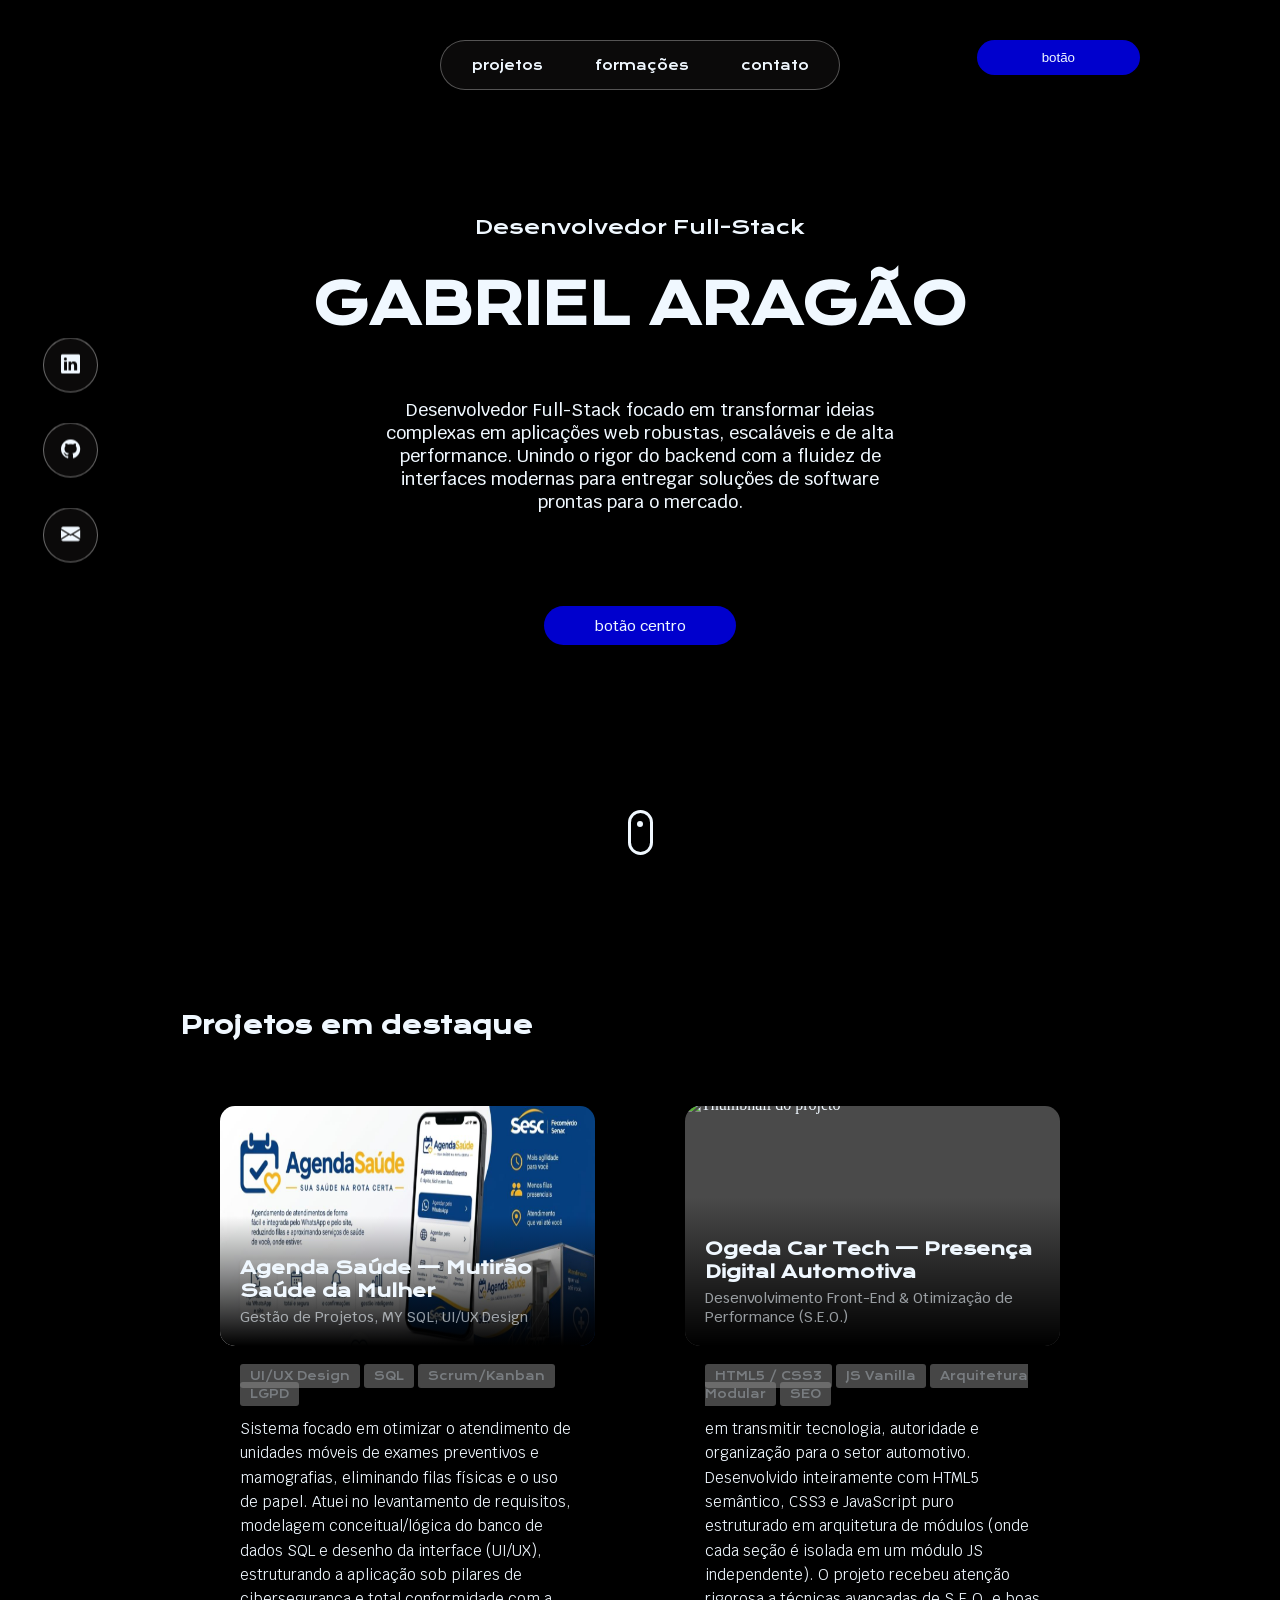
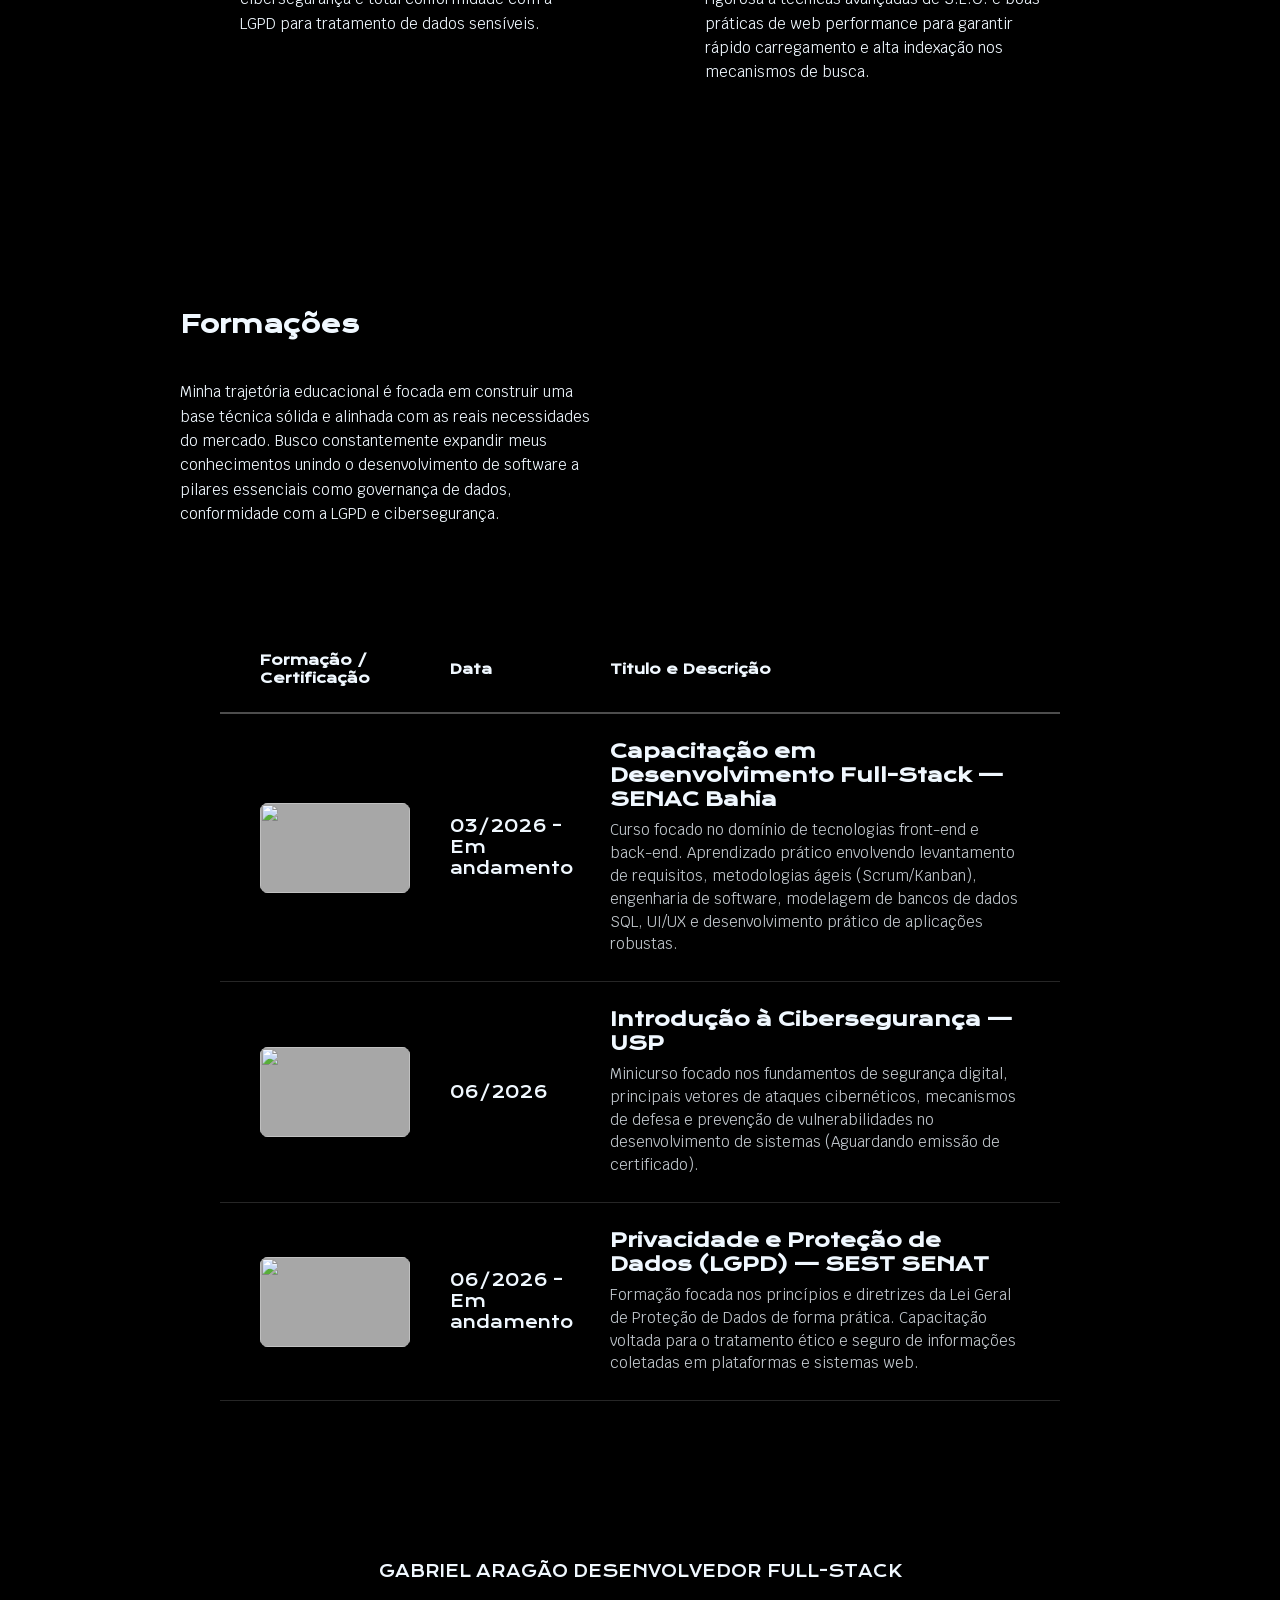
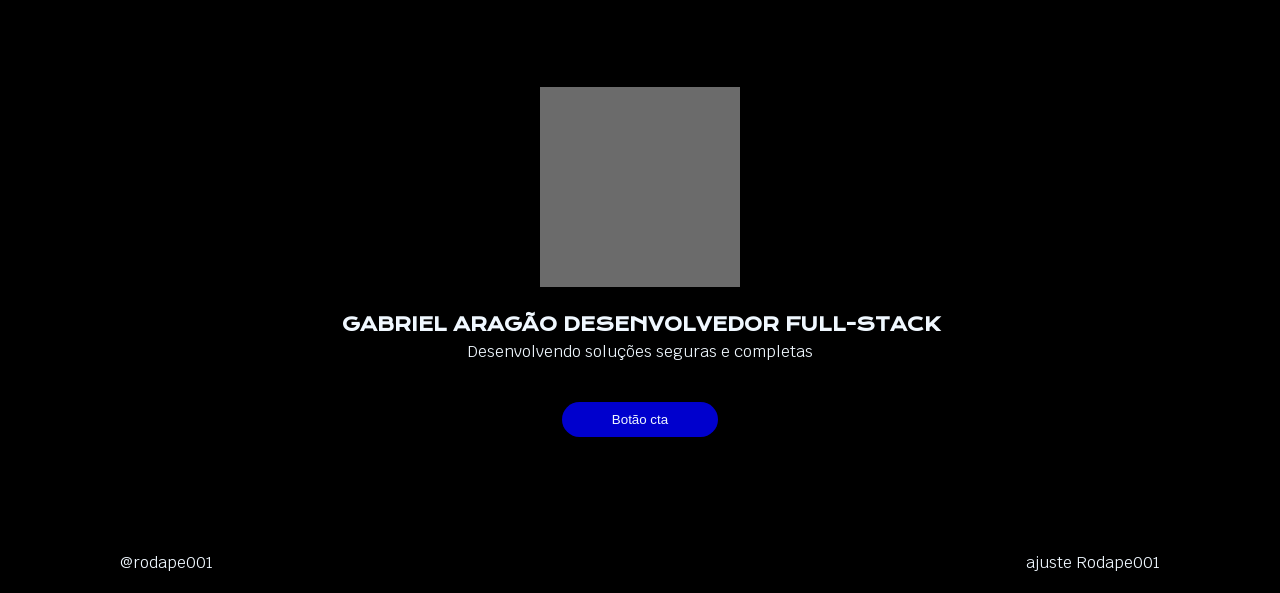
==== index.html @ 09dfe839 "versão 01- portifolio senac" ====
<!DOCTYPE html>
<html lang="pt-br">
<head>
    <meta charset="UTF-8">
    <meta name="viewport" content="width=device-width, initial-scale=1.0">
    <title>Portifólio - Gabriel Aragão</title>
    <link rel="stylesheet" href="css/header_hero.css">
    <link rel="stylesheet" href="css/projetos.css">
    <link rel="stylesheet" href="css/formacoes.css">
    <link rel="stylesheet" href="css/cta-footer.css">
    <!-- fontes -->
    <link rel="preconnect" href="https://fonts.googleapis.com">
    <link rel="preconnect" href="https://fonts.gstatic.com" crossorigin>
    <link href="https://fonts.googleapis.com/css2?family=Krona+One&display=swap" rel="stylesheet">
    <link href="https://fonts.googleapis.com/css2?family=Krub:ital,wght@0,200;0,300;0,400;0,500;0,600;0,700;1,200;1,300;1,400;1,500;1,600;1,700&display=swap" rel="stylesheet">
    <!-- icones -->
    <link rel="stylesheet" href="https://cdn.jsdelivr.net/npm/bootstrap-icons@1.11.3/font/bootstrap-icons.min.css">
</head>
<body>

    <header>
        <nav>
            <ul>
                <li><a href="#projetos">projetos</a></li>
                <li><a href="#formacoes">formações</a></li>
                <li><a href="#sessao-cta">contato</a></li>
            </ul>
        </nav>

        <button class="nav_button"><a href="">botão</a></button>
    </header>
    <main>
        <section class="hero">

            <h2>Desenvolvedor Full-Stack</h2>
            <h1>GABRIEL ARAGÃO</h1>
            <p class="texto_hero">Desenvolvedor Full-Stack focado em transformar ideias complexas em aplicações web robustas, escaláveis e de alta performance. Unindo o rigor do backend com a fluidez de interfaces modernas para entregar soluções de software prontas para o mercado.</p>

            <div class="botao_header">
                <button><p><a href="">botão centro</a></p></button>
            </div>
            <aside>
                <div class="icone-rede">
                    <a href="https://www.linkedin.com/in/gabriel-arag%C3%A3o-894187165" target="_blank" aria-label="LinkedIn">
                        <i class="bi bi-linkedin"></i>
                    </a>
                </div>
                
                <div class="icone-rede">
                    <a href="https://github.com/gabriel-aragao-nascimento" target="_blank" aria-label="GitHub">
                        <i class="bi bi-github"></i>
                    </a>
                </div>
                
                <div class="icone-rede">
                    <a href="mailto:SEU_EMAIL@DOMINIO.COM" aria-label="E-mail">
                        <i class="bi bi-envelope-fill"></i>
                    </a>
                </div>
            </aside>

            <div class="scroll-indicator">
                <div class="mouse-wheel"></div>
            </div>


        </section>

        <section id="projetos" class="projetos-section">
            <h2 class="titulo-sessao">Projetos em destaque</h2>
            
            <div class="grid-projetos">
                <article class="card-projeto">

                    <header class="card-header-banner">
                        <img src="src/imagens/Pitch Agenda Saúde.jpg" alt="Thumbnail do projeto">
                        
                        <div class="card-titulos-overlay">
                            <h3>Agenda Saúde — Mutirão Saúde da Mulher</h3>
                            <h4>Gestão de Projetos, MY SQL, UI/UX Design</h4>
                        </div>
                    </header>

                    <div class="card-corpo">
                        <div class="card-tags">
                            <span>UI/UX Design</span>
                            <span>SQL</span>
                            <span>Scrum/Kanban</span>
                            <span>LGPD</span>
                        </div>
                        <p class="descricao-projeto">Sistema focado em otimizar o atendimento de unidades móveis de exames preventivos e mamografias, eliminando filas físicas e o uso de papel. Atuei no levantamento de requisitos, modelagem conceitual/lógica do banco de dados SQL e desenho da interface (UI/UX), estruturando a aplicação sob pilares de cibersegurança e total conformidade com a LGPD para tratamento de dados sensíveis.</p>
                    </div>

                </article>

                <article class="card-projeto">

                    <header class="card-header-banner">
                        <img src="" alt="Thumbnail do projeto">
                        
                        <div class="card-titulos-overlay">
                            <h3>Ogeda Car Tech — Presença Digital Automotiva</h3>
                            <h4>Desenvolvimento Front-End & Otimização de Performance (S.E.O.)</h4>
                        </div>
                    </header>

                    <div class="card-corpo">
                        <div class="card-tags">
                            <span>HTML5 / CSS3</span>
                            <span>JS Vanilla</span>
                            <span>Arquitetura Modular</span>
                            <span>SEO</span>
                        </div>
                        <p class="descricao-projeto">em transmitir tecnologia, autoridade e organização para o setor automotivo. Desenvolvido inteiramente com HTML5 semântico, CSS3 e JavaScript puro estruturado em arquitetura de módulos (onde cada seção é isolada em um módulo JS independente). O projeto recebeu atenção rigorosa a técnicas avançadas de S.E.O. e boas práticas de web performance para garantir rápido carregamento e alta indexação nos mecanismos de busca.</p>
                    </div>

                </article>
                </div>
        </section>

        <section id="formacoes" class="formacoes-section">
            <h2 class="titulo-sessao">Formações</h2>
            <p class="introducao-formacoes">Minha trajetória educacional é focada em construir uma base técnica sólida e alinhada com as reais necessidades do mercado. Busco constantemente expandir meus conhecimentos unindo o desenvolvimento de software a pilares essenciais como governança de dados, conformidade com a LGPD e cibersegurança.</p>
            <div class="lista-formacoes">
                <div class="formacoes-header">
                    <span>Formação / Certificação</span>
                    <span>Data</span>
                    <span>Titulo e Descrição</span>
                </div>

                <article class="item-formacao">
                    <div class="formacao-thumbnail">
                        <img src="" alt="">
                    </div>
                    <div class="data-formacao">
                        <span>03/2026 – Em andamento</span>
                    </div>
                    <div class="conteudo-formacao">
                        <h3>Capacitação em Desenvolvimento Full-Stack — SENAC Bahia</h3>
                        <p class="descricao-formacao">
                            Curso focado no domínio de tecnologias front-end e back-end. Aprendizado prático envolvendo levantamento de requisitos, metodologias ágeis (Scrum/Kanban), engenharia de software, modelagem de bancos de dados SQL, UI/UX e desenvolvimento prático de aplicações robustas.
                    </div>
                </article>

                <article class="item-formacao">
                    <div class="formacao-thumbnail">
                        <img src="" alt="">
                    </div>
                    <div class="data-formacao">
                        <span>06/2026</span>
                    </div>
                    <div class="conteudo-formacao">
                        <h3>Introdução à Cibersegurança — USP</h3>
                        <p class="descricao-formacao">
                            Minicurso focado nos fundamentos de segurança digital, principais vetores de ataques cibernéticos, mecanismos de defesa e prevenção de vulnerabilidades no desenvolvimento de sistemas (Aguardando emissão de certificado).
                    </div>
                </article>

                <article class="item-formacao">
                    <div class="formacao-thumbnail">
                        <img src="" alt="">
                    </div>
                    <div class="data-formacao">
                        <span>06/2026 – Em andamento</span>
                    </div>
                    <div class="conteudo-formacao">
                        <h3>Privacidade e Proteção de Dados (LGPD) — SEST SENAT</h3>
                        <p class="descricao-formacao">
                           Formação focada nos princípios e diretrizes da Lei Geral de Proteção de Dados de forma prática. Capacitação voltada para o tratamento ético e seguro de informações coletadas em plataformas e sistemas web.
                    </div>
                </article>
            </div>

        </section>
        <section id="sessao-cta" class="cta-section">
            <p class="texto-slide-infinito">GABRIEL ARAGÃO   DESENVOLVEDOR FULL-STACK</p>
            <div class="foto">
                <img src="" alt="">
            </div>
            <h3>GABRIEL ARAGÃO DESENVOLVEDOR FULL-STACK</h3>
            <h4>Desenvolvendo soluções seguras e completas</h4>
            <button type="button">Botão cta</button>
        </section>
        
    </main>
    <footer class="rodape">
        <p>@rodape001</p>
        <p>ajuste Rodape001</p>
    </footer>

    <button id="backToTop" class="back-to-top" aria-label="Voltar ao topo">

        <span class="arrow-up">↑</span>
    </button>
</body>
<script src="js/backToUp.js"></script>
</html>
---- css/header_hero.css ----
:root {
    --cor-primaria: #000000;
    --fonte-primaria: "Krona One", sans-serif;
    --fonte-secudaria: "Krub", sans-serif;
}

* {
    box-sizing: border-box;
    margin: 0;
    padding: 0;
}

body {
    background-color: var(--cor-primaria);
    color: aliceblue;
    display: grid;
    grid-template-columns: 1fr; 
    grid-template-rows: auto 1fr; 
    gap: 15px;
    min-height: 100vh;
    padding: 0px 40px;
}

/* ==========================================================================
   HEADER & NAV
   ========================================================================== */
header { 
    padding-top: 40px;
    grid-column: 1;
    display: grid;
    grid-template-columns: 1fr auto 1fr;
    align-items: center;
    width: 100%;
}

nav {
    position: fixed;   
    top: 40px;         
    left: 50%;
    transform: translateX(-50%); 
    width: 400px;
    padding: 15px 0px;
    display: flex;
    align-items: center;
    justify-content: center;
    background-color: rgba(57, 53, 53, 0.2);
    backdrop-filter: blur(10px);
    -webkit-backdrop-filter: blur(10px);
    border: 1px solid rgba(255, 255, 255, 0.3);
    border-radius: 30px;
    z-index: 9990; 
}

nav ul {
    display: flex;
    justify-content: space-between;
    list-style: none;
    gap: 20px;
}

header ul li a {
    text-decoration: none;
    color: aliceblue;
    padding: 8px 16px;
    font-family: var(--fonte-primaria);
    font-size: 0.8em;
}

.nav_button {
    grid-column: 3;
    justify-self: end;
    background-color: rgba(0, 0, 255, 0.805);
    color: aliceblue;
    border: none;
    border-radius: 30px;
    cursor: pointer;
    padding: 10px 65px;
    margin-right: 40px;
}

header button a {
    color: aliceblue;
    text-decoration: none;
}

main {
    display: grid;
    grid-template-columns: 1fr; 
    row-gap: 80px;
}

/* ==========================================================================
   HERO SECTION
   ========================================================================== */
.hero {
    width: 100%;
    height: calc(100vh - 120px);
    display: grid;
    grid-template-columns: repeat(8, 1fr);
    grid-template-rows: repeat(8, 1fr);
    gap: 15px;
    text-align: center;
}

h1 {
    grid-column: 2 / 8;
    grid-row: 3 / 5;
    font-size: 3em;
    font-family: var(--fonte-primaria);
}

.hero h2 {
    grid-column: 2 / 8;
    grid-row: 2;
    font-family: var(--fonte-primaria);
    font-size: 1em;
    font-weight: 400;
    align-self: end;
    margin-bottom: 15px;
}

.hero p {
    grid-column: 3 / 7;
    grid-row: 4;
    padding-top: 40px;
    font-size: 0.85em;
    font-family: var(--fonte-secudaria);
    font-weight: 500;
}

.hero .botao_header {
    grid-column: 4 / 6;
    grid-row: 6;
}

button:not(#backToTop, .nav_button) {
    border: none;
    border-radius: 30px;
    cursor: pointer;
    padding: 10px 50px;
    color: aliceblue;
    margin-top: -15px;
    background-color: rgba(0, 0, 255, 0.805);
}

.hero .botao_header button p,
.hero .botao_header button a {
    color: aliceblue;
    text-decoration: none;
    width: 100%;
    padding-top: 0;
}

/* ==========================================================================
   ASIDE (REDES SOCIAIS)
   ========================================================================== */
aside {
    position: fixed;   
    left: 40px;        
    top: 50%;          
    transform: translateY(-50%); 
    width: 60px;      
    gap: 30px;   
    display: flex;
    flex-direction: column;
    align-items: center;
    justify-content: center;
    z-index: 9990;     
}

.icone-rede {
    width: 55px;          
    height: 55px;         
    border: 1px solid rgba(255, 255, 255, 0.4);
    border-radius: 50%;   
    display: flex;
    align-items: center;
    justify-content: center;
    transition: all 0.3s ease;
    /*EFEITO TRANSLUCIDO*/
    background-color: rgba(57, 53, 53, 0.2);
    backdrop-filter: blur(10px);
    -webkit-backdrop-filter: blur(10px);
}

.icone-rede a {
    display: flex;
    align-items: center;
    justify-content: center;
    text-decoration: none;
    width: 100%;
    height: 100%;
}

.icone-rede i {
    color: aliceblue;     
    font-size: 1.2rem;    
    transition: transform 0.3s ease;
}

.icone-rede:hover {
    border-color: aliceblue;
    background-color: rgba(255, 255, 255, 0.1);
}

.icone-rede:hover i {
    transform: scale(1.1);
}

/* ==========================================================================
   INDICADOR DE SCROLL
   ========================================================================== */
.scroll-indicator {
    grid-column: 4 / 6;    
    grid-row: 8;     
    justify-self: center;  
    align-self: center;    
    width: 25px;   
    height: 45px;  
    border: 3px solid aliceblue; 
    border-radius: 15px; 
    position: relative; 
}

.scroll-indicator::after {
    content: "";
    width: 6px;
    height: 6px;
    background-color: aliceblue;
    border-radius: 10px;
    position: absolute;
    left: 50%;
    transform: translateX(-50%);
    top: 8px;
    animation: scrollMove 2s infinite ease-in-out;
}

@keyframes scrollMove {
    0% { top: 8px; opacity: 1; }
    50% { top: 20px; opacity: 0.1; }
    100% { top: 8px; opacity: 1; }
}

/* ==========================================================================
   BOTÃO VOLTAR AO TOPO
   ========================================================================== */
.back-to-top {
    position: fixed;
    bottom: 40px;
    right: 40px;
    width: 50px;
    height: 50px;
    background-color: rgba(255, 255, 255, 0.05);
    border: 1px solid rgba(255, 255, 255, 0.3);
    border-radius: 50%;
    cursor: pointer;
    display: flex;
    align-items: center;
    justify-content: center;
    backdrop-filter: blur(10px);
    -webkit-backdrop-filter: blur(10px);
    transition: all 0.3s ease-in-out;
    z-index: 9999;
    opacity: 0;
    visibility: hidden;
}

/* Correção aplicada aqui (Efeito de hover correto) */
.back-to-top:hover {
    background-color: rgba(255, 255, 255, 0.2);
    border-color: aliceblue;
    transform: translateY(-5px);
}

.back-to-top .arrow-up {
    color: aliceblue;
    font-size: 1.2rem;
    font-weight: bold;
}

.back-to-top.show {
    opacity: 1;
    visibility: visible;
}

@media (min-width: 1025px) {
    body {
        padding: 0px 100px; /* Altera o respiro lateral para 100px apenas quando a tela for maior que 1024px */
    }

    h1 {
        font-size: 3.5em; 
    }

    .hero h2 {
        font-size: 1.2em;
        
    }

    .hero p {
        font-size: 1.1em;
    }

    .hero .botao_header {
      
    }

    .hero button {
        
    }
}

/* ==========================================================================
   MEDIA QUERY: RESPONSIVIDADE (MAX-WIDTH: 768px)
   ========================================================================== */
@media (max-width: 768px) {
    body {
        max-width: 100%;
        grid-template-columns: 1fr; 
        grid-template-rows: auto;
        padding: 0 20px;
    }

    header {
        grid-template-columns: 1fr; 
        gap: 15px;
        justify-items: center;
    }

    nav {
        position: relative; 
        top: 0;
        left: 0;
        transform: none;
        width: 100%; 
        max-width: 340px;
    }

    nav ul {
        gap: 5px;
    }

    header button {
        display: none;
    }

    .hero {
        height: auto; 
        min-height: 85vh;
        grid-template-columns: 1fr; 
        grid-template-rows: auto;
        padding-top: 40px;
        padding-bottom: 40px;
    }

    h1 {
        max-height: fit-content;
        grid-column: 1;
        grid-row: auto;
        font-size: 2.8em; 
    }

    .hero h2 {
        grid-column: 1;
        grid-row: auto;
        font-size: 0.8em;
        margin-bottom: 0;
    }

    .hero p {
        max-width: 100%;
        grid-column: 1;
        grid-row: auto;
        padding: 0 30px;
        font-size: 0.99em;
    }

    .hero .botao_header {
        grid-column: 1;
        grid-row: auto;
    }

    .hero button {
        margin-top: 0;
        width: 100%;
        max-width: 250px;
    }

    aside {
        position: relative; 
        left: 0;
        top: 0;
        transform: none;
        flex-direction: row; 
        width: 100%;
        justify-content: center;
        gap: 20px;
        margin-top: 20px;
        z-index: 10;
    }

    .scroll-indicator {
        display: none;
    }

    .back-to-top {
        bottom: 20px; 
        right: 25px;
        width: 45px;
        height: 45px;
    }
}
---- css/projetos.css ----
/* ==========================================================================
   1. CONFIGURAÇÕES GLOBAIS & RESET
   ========================================================================== */
:root {
    --cor-primaria: #000000;
    --cor-card: #333333; 
    --fonte-primaria: "Krona One", sans-serif;
    --fonte-secundaria: "Krub", sans-serif;
}

/* ==========================================================================
   5. SESSÃO PROJETOS
   ========================================================================== */
.projetos-section {
    padding: 60px 80px;
    display: flex;
    flex-direction: column;
    gap: 40px;
}

.titulo-sessao {
    font-family: var(--fonte-primaria);
    font-size: 1.5rem;
    text-align: left;
}

.grid-projetos {
    display: grid;
    grid-template-columns: repeat(2, 1fr); 
    gap: 10px;
}

.card-projeto {
    border-radius: 20px;
    overflow: hidden;
    display: flex;
    flex-direction: column;
    padding: 25px 40px;
    gap: 20px;
}

/* 🧠 1. A ÂNCORA DO BANNER: Guarda o espaço visual e serve de referência */
.card-header-banner {
    width: 100%;
    height: 240px;
    background-color: #4a4a4a; 
    border-radius: 15px;
    position: relative; /* CRUCIAL: Cria o ponto de referência para o filho absoluto */
    overflow: hidden; /* Garante que a imagem ou efeitos não vazem o raio da borda */
}

/* Garante o enquadramento da tag de imagem caso use */
.card-header-banner img {
    width: 200%;
    height: 150%;
    object-fit: fill;
}

/* 🔥 2. O FILHO ABSOLUTO: Flutua cravado na base interna do banner */
.card-titulos-overlay {
    position: absolute;
    bottom: 0;   /* Cola no fundo do banner */
    left: 0;     /* Alinha no início da esquerda */
    width: 100%; /* Espalha pela largura toda */
    padding: 40px 20px 20px; /* Cria um respiro interno para os textos não baterem nas bordas */
    
    /* Opcional de UX: Adiciona um degradê escuro sutil atrás do texto para garantir 
       que o texto branco seja legível mesmo se a foto for clara */
    background: linear-gradient(transparent, rgb(0, 0, 0)); 
}

/* Os títulos apenas herdam os alinhamentos sem precisar forçar margens estranhas */
.card-titulos-overlay h3 { 
    font-family: var(--fonte-primaria); 
    font-size: 1.1em; 
    margin-bottom: 5px; 
    color: aliceblue;
    text-align: left;
}

.card-titulos-overlay h4 { 
    font-size: 0.9em; 
    font-weight: 500;
    opacity: 0.6; 
    font-family: var(--fonte-secundaria); 
    color: aliceblue;
    text-align: left;
}

/* 📦 3. O CORPO: Cuida apenas das tags e descrição, sem margens negativas! */
.card-corpo {
    padding: 0 20px;
    display: flex;
    flex-direction: column;
    gap: 15px;
}

.card-tags { 
    display: block;
    gap: 10px;
}

.card-tags span { 
    background-color: rgba(150, 150, 150, 0.935); 
    padding: 5px 10px; 
    border-radius: 3px; 
    font-size: 0.7rem; 
    font-family: var(--fonte-primaria);
    border-style: none;
    opacity: 0.5; 
}

.descricao-projeto { 
    font-size: 0.95rem; 
    line-height: 1.6; 
    text-align: left; 
    font-family: var(--fonte-secundaria);
}

/* ==========================================================================
   MOBILE (Ajustes Rápidos e Limpos)
   ========================================================================== */
@media (max-width: 768px) {
    .projetos-section {
        padding: 40px 0;
        gap: 30px;
    }

    .grid-projetos {
        grid-template-columns: repeat(1, 1fr);
        gap: 30px;
    }

    .card-projeto {
        padding: 20px 10px;
    }

    /* Reduz o banner no mobile proporcionalmente */
    .card-header-banner {
        height: 200px;
    }

    .titulo-sessao {
        text-align: center;
        font-size: 2.2em;
        line-height: 1.5em;
    }

    .card-titulos-overlay {
        margin-top: -40px;
    }

    /* 💡 No mobile, sem margem negativa! Apenas controlamos os tamanhos de fonte */
    .card-titulos-overlay h3 {
        font-size: 1.3em;
    }

    .card-titulos-overlay h4 { 
        font-size: 1.2em; 
    }

    .card-tags {
        margin-top: 15px;
        margin-bottom: 15px;
    }

    .card-tags span {
        font-size: 0.9em;
    }

    .descricao-projeto {
        font-size: 1.3em;
    }
}
---- css/formacoes.css ----
:root {
    --cor-primaria: #000000;
    --cor-card: #333333; /* Cor dos cards que vimos no seu wireframe */
    --fonte-primaria: "Krona One", sans-serif;
    --fonte-secundaria: "Krub", sans-serif;
}

.formacoes-section {
    padding: 60px 80px;
    display: flex;
    flex-direction: column;
    gap: 40px;
}
/* O CONTAINER PAI: Apenas dá o distanciamento vertical entre as linhas */
.lista-formacoes {
    display: flex;
    flex-direction: column;
    gap: 0; /* Deixamos 0 porque vamos usar bordas como divisórias */
    width: 100%;
    margin-top: 40px; /* Afasta o cabeçalho do texto de introdução */
    padding: 20px 40px;
}

p.introducao-formacoes {
    width: 430px;
    font-size: 0.95rem; 
    line-height: 1.6; 
    text-align: left; 
    font-family: var(--fonte-secundaria);
}

/* A REGRA DE OURO: O cabeçalho e os itens compartilham o MESMO Grid */
.formacoes-header, 
.item-formacao {
    display: grid;
    /* 1ª col: 150px (imagem) | 2ª col: flexível (texto) | 3ª col: tamanho do conteúdo (data) */
    grid-template-columns: 150px 120px 1fr; 
    gap: 40px; /* Espaço horizontal fixo ENTRE as colunas */
    align-items: center; /* Centraliza tudo verticalmente na linha */
    padding: 25px 40px; /* Dá o respiro vertical para cada linha */
}

/* ==========================================================================
   REFIDANDO O CABEÇALHO (.formacoes-header)
   ========================================================================== */
.formacoes-header {
    border-bottom: 2px solid rgba(255, 255, 255, 0.3); /* Linha divisória mais grossa */
}

.formacoes-header span {
    font-family: var(--fonte-primaria);
    font-size: 0.85rem;
    font-weight: bold;
    color: aliceblue;
}

/* ==========================================================================
   REFINANDO O ITEM (.item-formacao)
   ========================================================================== */
.item-formacao {
    border-bottom: 1px solid rgba(255, 255, 255, 0.15); /* Linha fina branca do seu Figma */
    transition: background-color 0.3s ease;
}

/* Efeito de UX: Uma sutil iluminação na linha quando o recrutador passa o mouse */
.item-formacao:hover {
    background-color: rgba(255, 255, 255, 0.02);
}

.formacao-thumbnail{
    width: 100%;
    height: 90px; /* Altura controlada para o retângulo do certificado */
    background-color: #a7a7a7; /* Seu cinza do Figma */
    border-radius: 8px;
    overflow: hidden;
}

.formacao-thumbnail img {
    width: 100%;
    height: 100%;
    object-fit: cover; /* Garante que a logo da faculdade/instituição não distorça */
}

.conteudo-formacao h3 {
    font-family: var(--fonte-primaria);
    font-size: 1.2rem;
    margin-bottom: 8px;
}

.conteudo-formacao p {
    font-family: var(--fonte-secundaria);
    font-size: 0.95rem;
    line-height: 1.5;
    opacity: 0.8;
}

.data-formacao span {
    font-family: var(--fonte-primaria);
    font-size: 1rem;
    white-space: wrap; /* Impede que a data quebre em duas linhas (ex: 06/ e embaixo 2026) */
}

@media (max-width: 768px) {

    .formacoes-section {
        padding: 60px 0;
        align-items: center;
    }

    p.introducao-formacoes {
        width: 99%;
        text-align: justify;
        width: 350px;
        font-size: 1.45em;
    }

    .lista-formacoes {
        padding: 20px 0;
    }

    .formacoes-header {
        display: none;
    }

    .item-formacao {
        display: flex;
        flex-direction: column;
        gap: 10px;
    }

    .formacao-thumbnail{
        height: 200px;
        margin-bottom: 20px;
    }

    .conteudo-formacao h3 {
        width: 100%;
        font-size: 1.3em;
        text-align: center;
    }

    .data-formacao span {
        font-size: 1em;
        text-align: center;
        opacity: 0.7;
    }

    .conteudo-formacao p {
        text-align: justify;
        padding-top: 20px;
        font-size: 1.2em;
    }
}
---- css/cta-footer.css ----
:root {
    --cor-primaria: #000000;
    --cor-card: #333333; /* Cor dos cards que vimos no seu wireframe */
    --fonte-primaria: "Krona One", sans-serif;
    --fonte-secundaria: "Krub", sans-serif;
}

.cta-section {
    padding: 0px 80px 80px;
    display: flex;
    flex-direction: column;
    align-items: center;
    text-align: center;
    justify-content: center;
    gap: 5px;
    font-family: var(--fonte-primaria);
}

.texto-slide-infinito {
    margin-bottom: 100px;
}

.cta-section h4 {
    font-family: var(--fonte-secundaria);
    font-weight: 400;
    margin-bottom: 50px;
}

.foto {
    width: 200px;
    height: 200px;
    background-color: #6b6b6b;
    margin-bottom: 20px;
}

footer {
    display: flex;
    justify-content: space-between;
    font-family: var(--fonte-secundaria);
    padding: 20px;
}

footer p {
    width: fit-content;
}

@media (max-width: 768px) {
    .cta-section {
        padding: 10px 0 80px;
    }
}
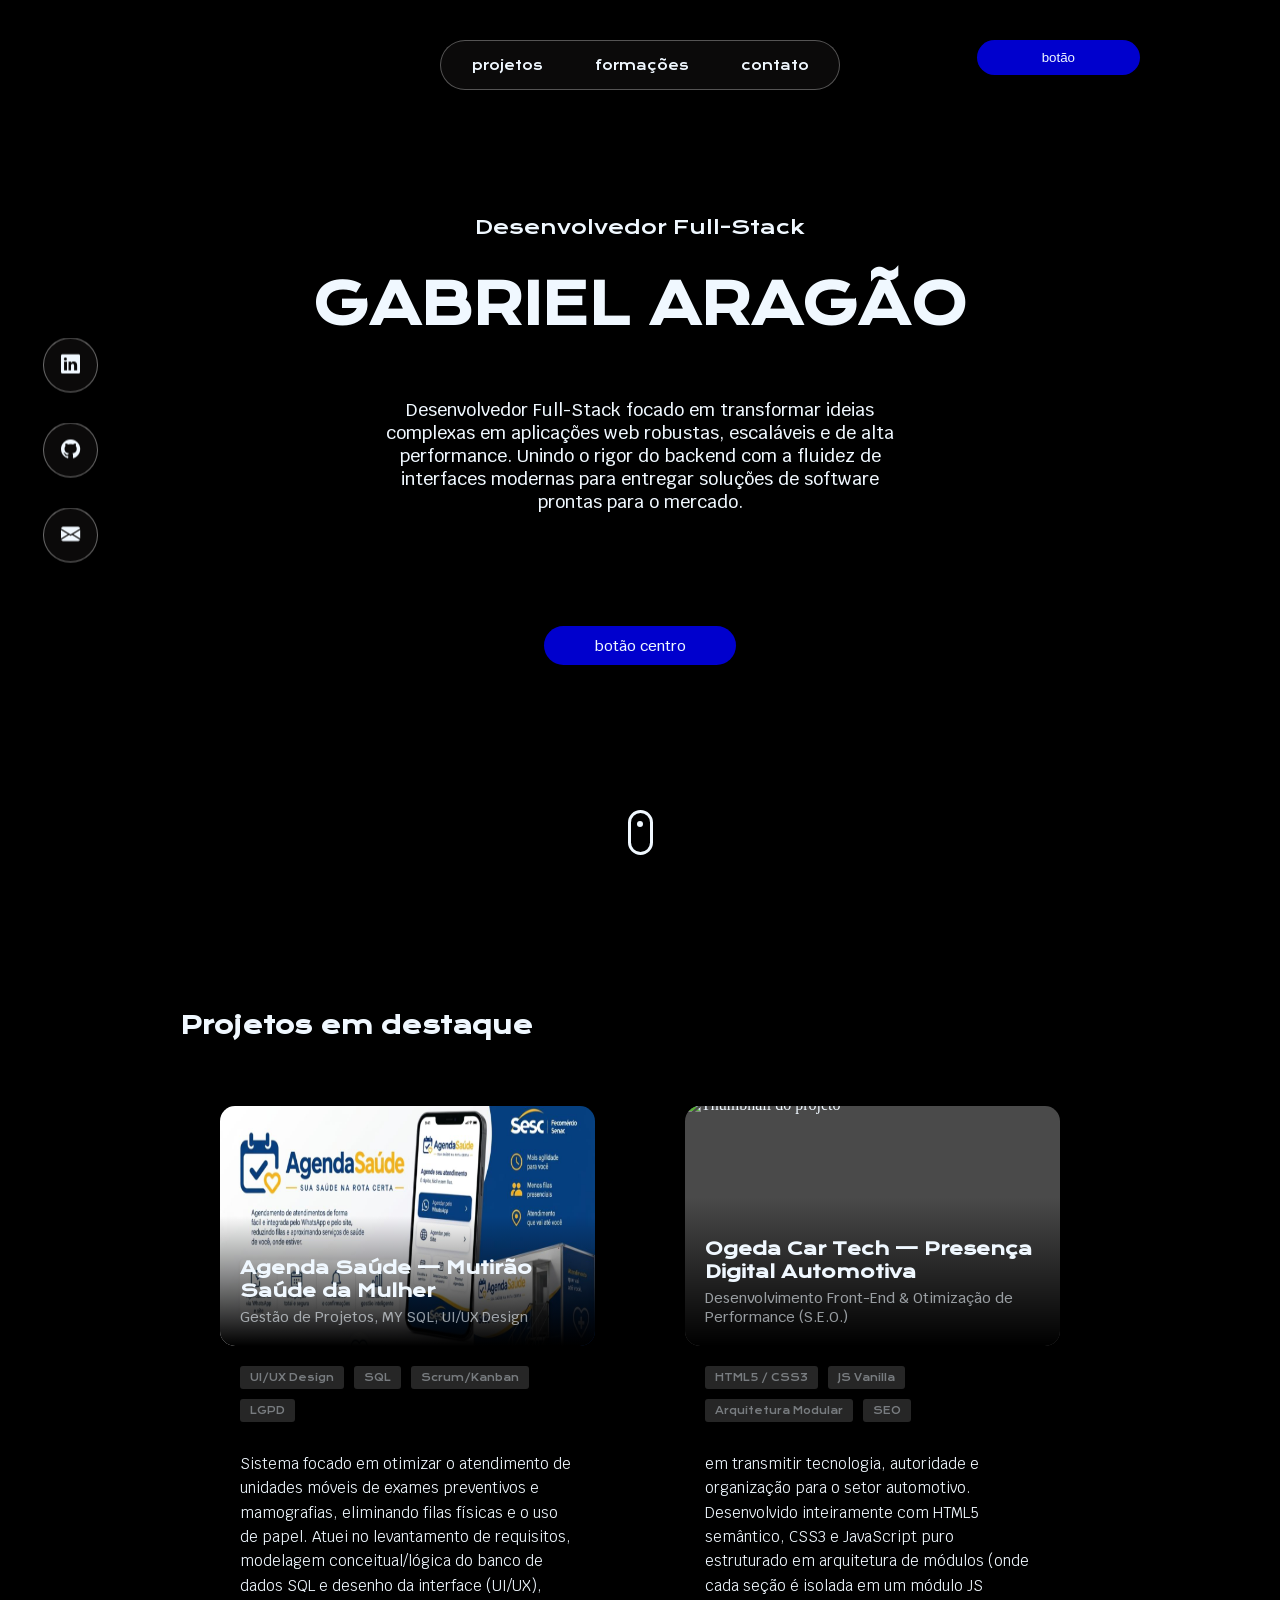
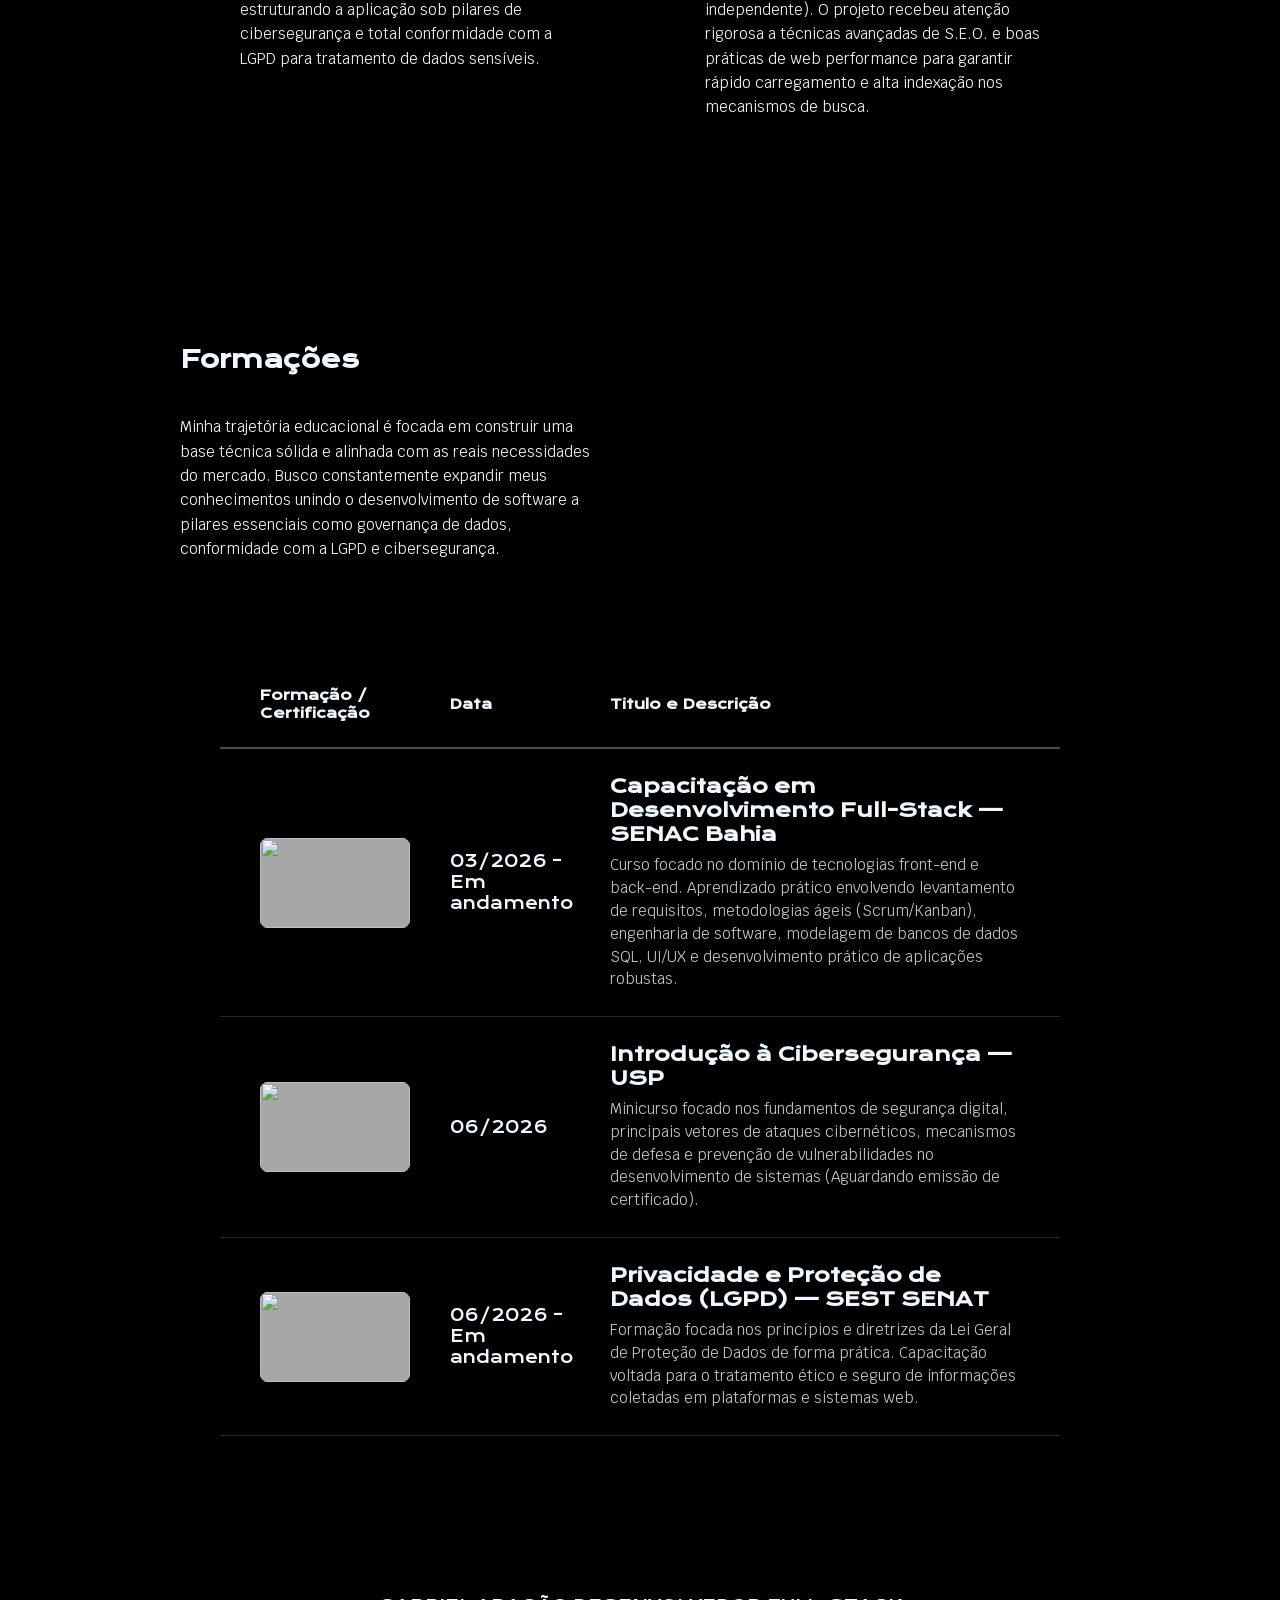
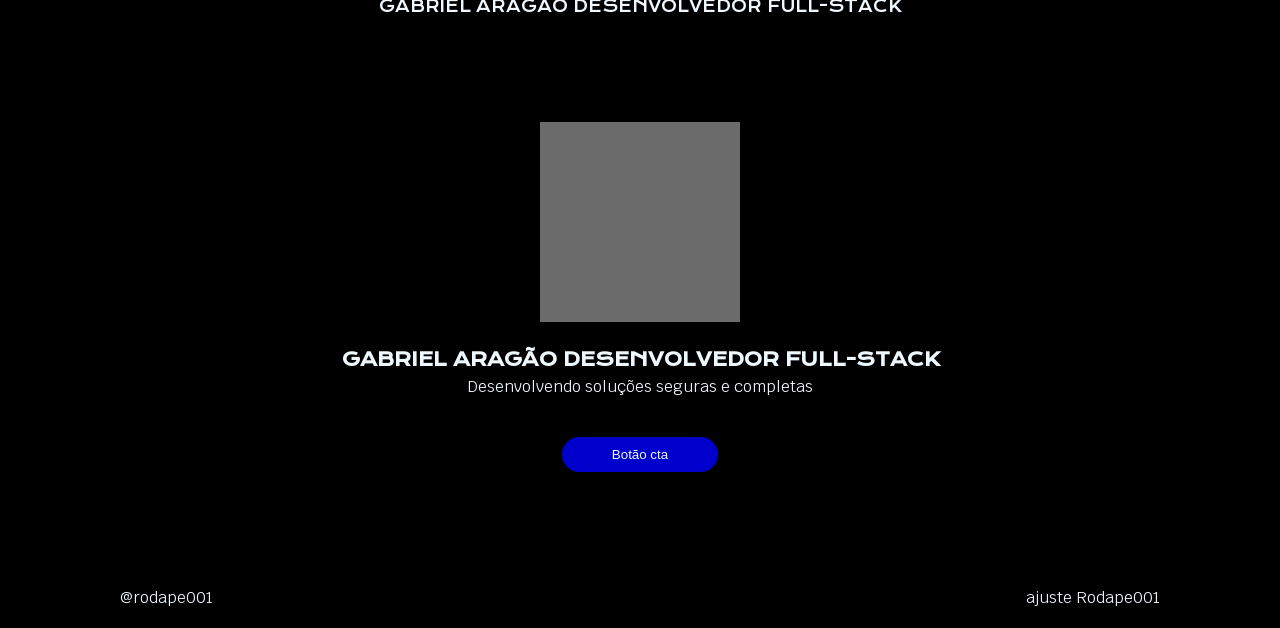
==== commit db316e82: "add: altere visualmente a scroll-bar" ====
--- a/index.html
+++ b/index.html
@@ -8,6 +8,7 @@
     <link rel="stylesheet" href="css/projetos.css">
     <link rel="stylesheet" href="css/formacoes.css">
     <link rel="stylesheet" href="css/cta-footer.css">
+    <link rel="stylesheet" href="css/scroll-bar.css">
     <!-- fontes -->
     <link rel="preconnect" href="https://fonts.googleapis.com">
     <link rel="preconnect" href="https://fonts.gstatic.com" crossorigin>
--- a/css/header_hero.css
+++ b/css/header_hero.css
@@ -121,9 +121,9 @@
 
 .hero p {
     grid-column: 3 / 7;
-    grid-row: 4;
+    grid-row: 5;
     padding-top: 40px;
-    font-size: 0.85em;
+    font-size: 0.8em;
     font-family: var(--fonte-secudaria);
     font-weight: 500;
 }
@@ -131,6 +131,7 @@
 .hero .botao_header {
     grid-column: 4 / 6;
     grid-row: 6;
+    margin-top: 20px;
 }
 
 button:not(#backToTop, .nav_button) {
@@ -283,7 +284,7 @@
     visibility: visible;
 }
 
-@media (min-width: 1025px) {
+@media (min-width: 1080px) {
     body {
         padding: 0px 100px; /* Altera o respiro lateral para 100px apenas quando a tela for maior que 1024px */
     }
@@ -299,14 +300,7 @@
 
     .hero p {
         font-size: 1.1em;
-    }
-
-    .hero .botao_header {
-      
-    }
-
-    .hero button {
-        
+        grid-row: 4;
     }
 }
 
@@ -323,8 +317,10 @@
 
     header {
         grid-template-columns: 1fr; 
-        gap: 15px;
-        justify-items: center;
+        gap: 0px;
+        justify-items: stretch;
+        align-items: center;
+        padding-top: 25px;
     }
 
     nav {
@@ -344,46 +340,73 @@
         display: none;
     }
 
+    /* Adicione esta classe para o ícone das 3 linhas (Hambúrguer) */
+    /*
+
+        .menu-toggle-open {
+            display: block;
+            background: transparent;
+            border: none;
+            color: aliceblue;
+            font-size: 1.8rem;
+            cursor: pointer;
+            justify-self: end;
+        }
+
+    */
     .hero {
         height: auto; 
-        min-height: 85vh;
-        grid-template-columns: 1fr; 
-        grid-template-rows: auto;
+        min-height: 80vh;
+
+        display: flex;
+        flex-direction: column;
+        justify-content: center;
+        align-items: center;
+        text-align: center;
+        
+        gap: 20px;
         padding-top: 40px;
-        padding-bottom: 40px;
     }
 
     h1 {
         max-height: fit-content;
-        grid-column: 1;
+        font-size: 2rem; 
+        line-height: 1.5;
+    }
+
+    .hero h2 {
         grid-row: auto;
-        font-size: 2.8em; 
-    }
-
-    .hero h2 {
-        grid-column: 1;
-        grid-row: auto;
-        font-size: 0.8em;
+        font-size: 1.1rem;
+        letter-spacing: 1px;
         margin-bottom: 0;
+        opacity: 0.8;
+        align-self: center;
     }
 
     .hero p {
         max-width: 100%;
-        grid-column: 1;
-        grid-row: auto;
-        padding: 0 30px;
-        font-size: 0.99em;
+        padding: 0 5px;
+        font-size: 1.2rem;
+        font-weight: 500;
+        line-height: 1.55;
+        opacity: 0.85;
     }
 
     .hero .botao_header {
-        grid-column: 1;
-        grid-row: auto;
+        width: 100%;
+        display: flex;
+        justify-content: center;
     }
 
     .hero button {
-        margin-top: 0;
+        margin-top: 50px;
         width: 100%;
-        max-width: 250px;
+        max-width: 260px;
+        padding: 14px 0;
+    }
+
+    .hero button p{
+        font-size: 1.2rem;
     }
 
     aside {
@@ -397,6 +420,7 @@
         gap: 20px;
         margin-top: 20px;
         z-index: 10;
+        margin-top: 40px;
     }
 
     .scroll-indicator {
--- a/css/projetos.css
+++ b/css/projetos.css
@@ -96,15 +96,17 @@
 }
 
 .card-tags { 
-    display: block;
+    display: inline-flex;
+    flex-wrap: wrap;
     gap: 10px;
+    margin-bottom: 15px;
 }
 
 .card-tags span { 
-    background-color: rgba(150, 150, 150, 0.935); 
+    background-color: rgba(86, 86, 86, 0.885); 
     padding: 5px 10px; 
     border-radius: 3px; 
-    font-size: 0.7rem; 
+    font-size: 0.6rem; 
     font-family: var(--fonte-primaria);
     border-style: none;
     opacity: 0.5; 
--- a/css/scroll-bar.css
+++ b/css/scroll-bar.css
@@ -0,0 +1,40 @@
+:root {
+    --cor-primaria: #000000;
+    --cor-card: #333333; 
+    --fonte-primaria: "Krona One", sans-serif;
+    --fonte-secundaria: "Krub", sans-serif;
+}
+/* ==========================================================================
+   CUSTOM SCROLLBAR (Para Chrome, Safari, Edge e Opera)
+   ========================================================================== */
+
+/* 1. Controla a largura geral da barra */
+::-webkit-scrollbar {
+    width: 10px;               /* Largura da barra vertical */
+    height: 10px;              /* Altura da barra horizontal (se houver) */
+}
+
+/* 2. O TRILHO (O fundo da barra) */
+::-webkit-scrollbar-track {
+    background: var(--cor-primaria); /* Usa o seu preto puro (#000000) para camuflar no fundo */
+}
+
+/* 3. O POLEGAR (A barra que mexe) */
+::-webkit-scrollbar-thumb {
+    background-color: rgba(0, 0, 255, 0.805); /* Um branco bem translúcido, estilo o seu menu */
+    transition: background-color 0.3s ease;
+}
+
+/* 4. Efeito de Hover: Quando o recrutador passa o mouse na barra, ela acende levemente */
+::-webkit-scrollbar-thumb:hover {
+    background-color: rgba(1, 1, 223, 0.805); /* Fica um pouco mais visível */
+}
+
+/* ==========================================================================
+   SUPORTE PARA FIREFOX (Padrão W3C Moderno)
+   ========================================================================== */
+html {
+    /* formato: linha(thumb) pista(track) */
+    scrollbar-color: rgba(0, 0, 255, 0.805) rgba(255, 255, 255, 0);
+    scrollbar-width: thin; /* Deixa ela mais fininha e elegante */
+}
